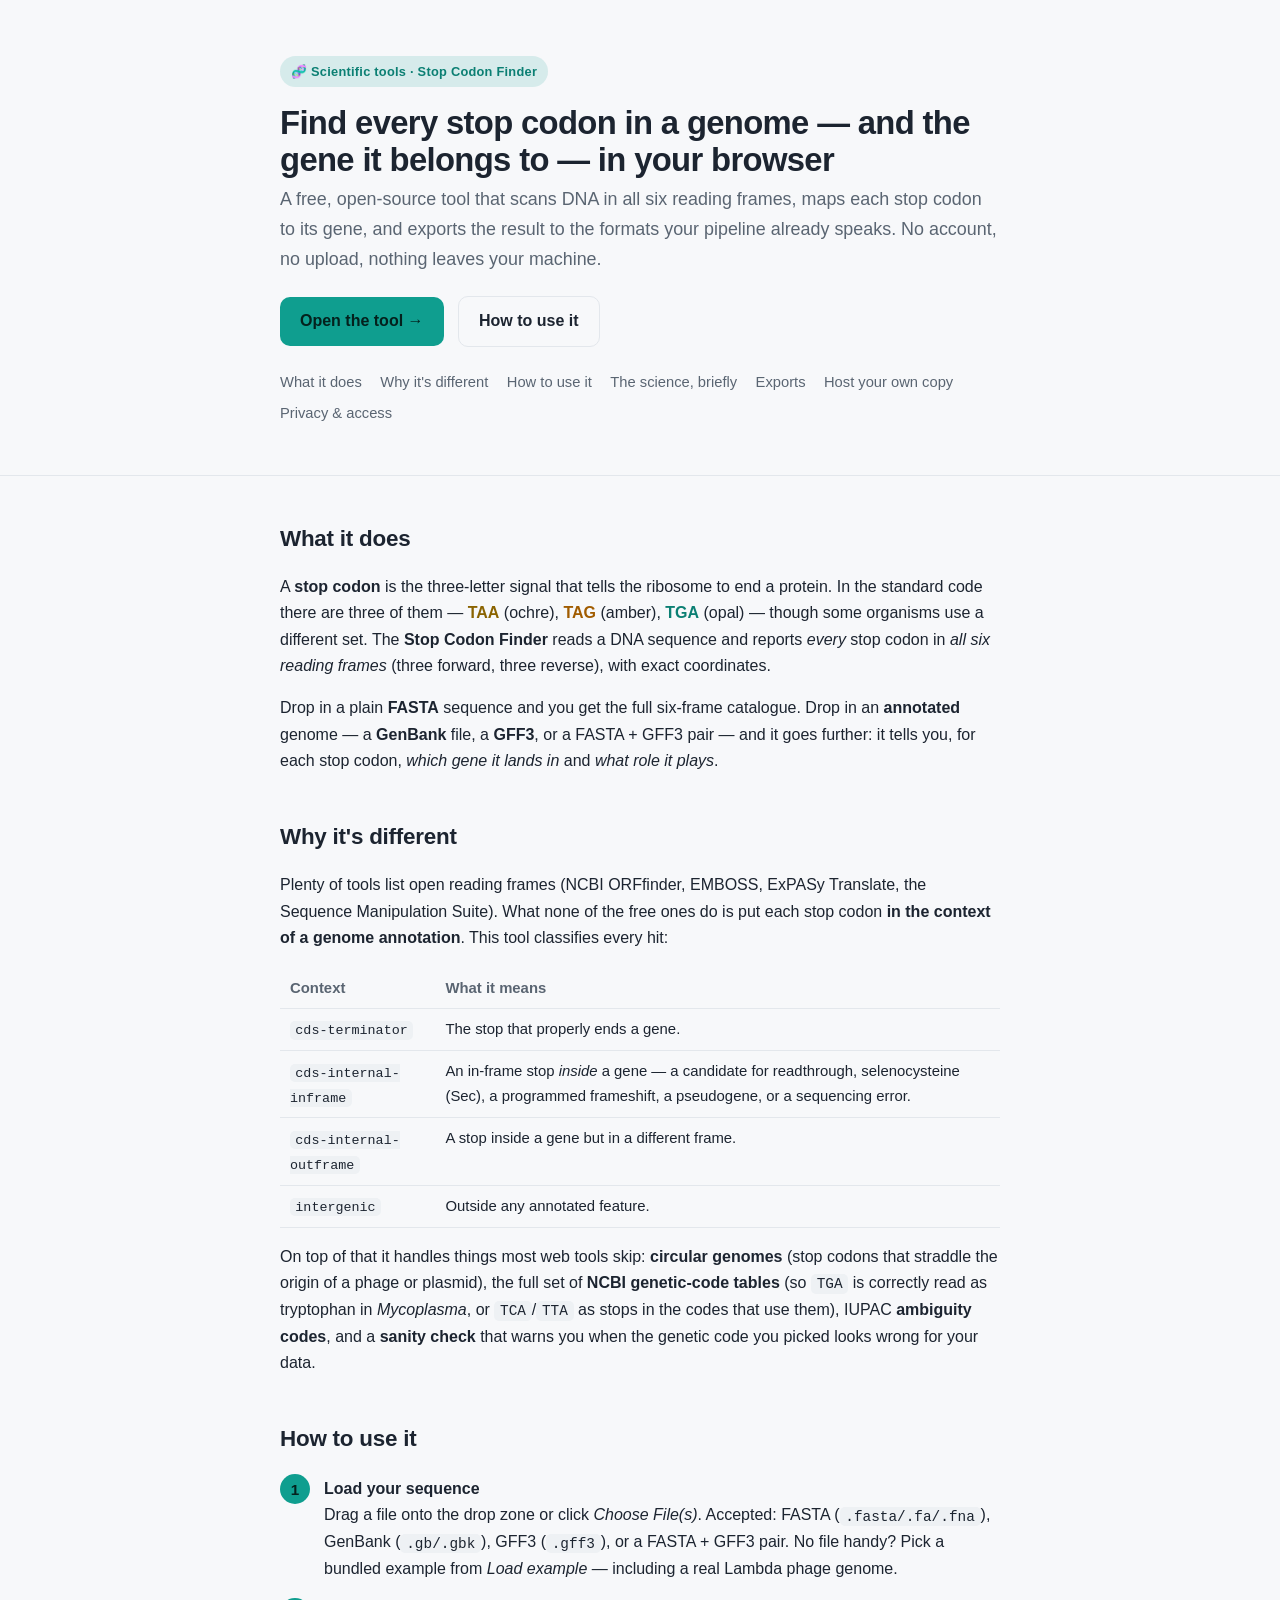
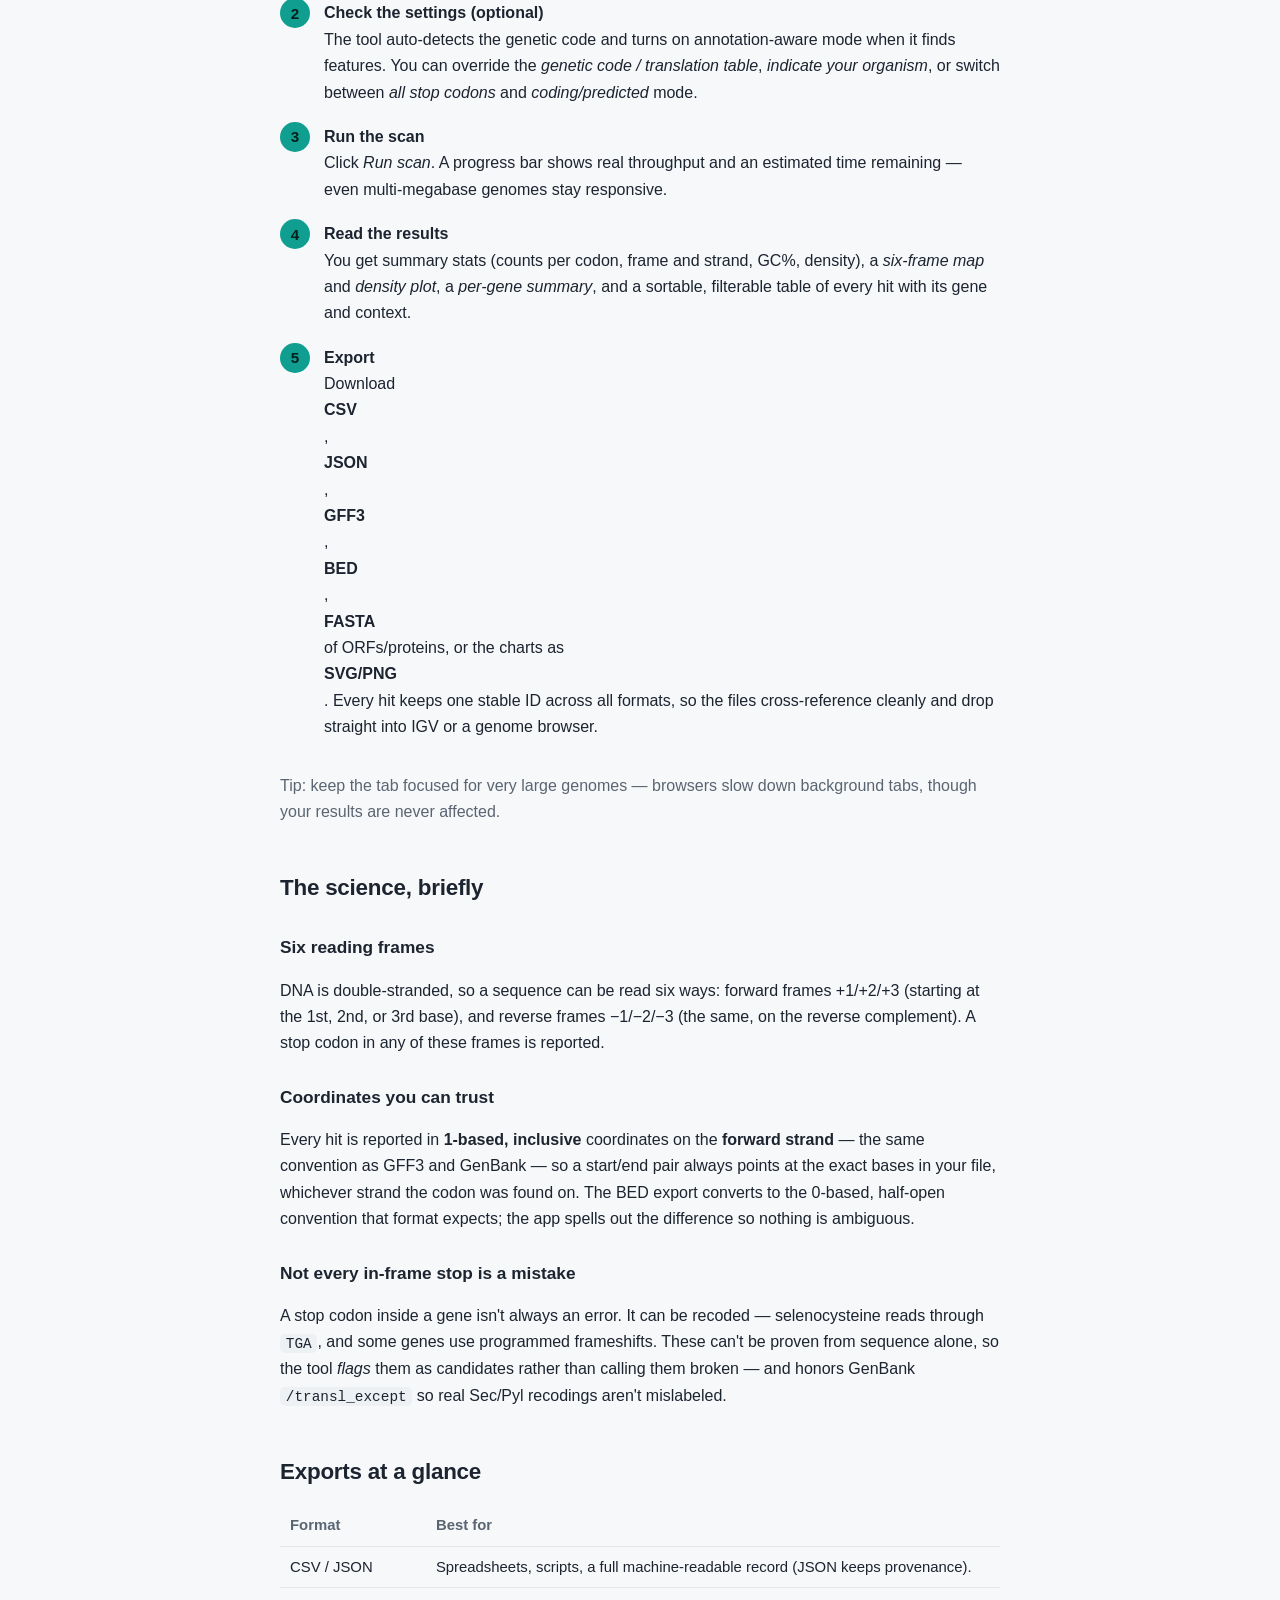
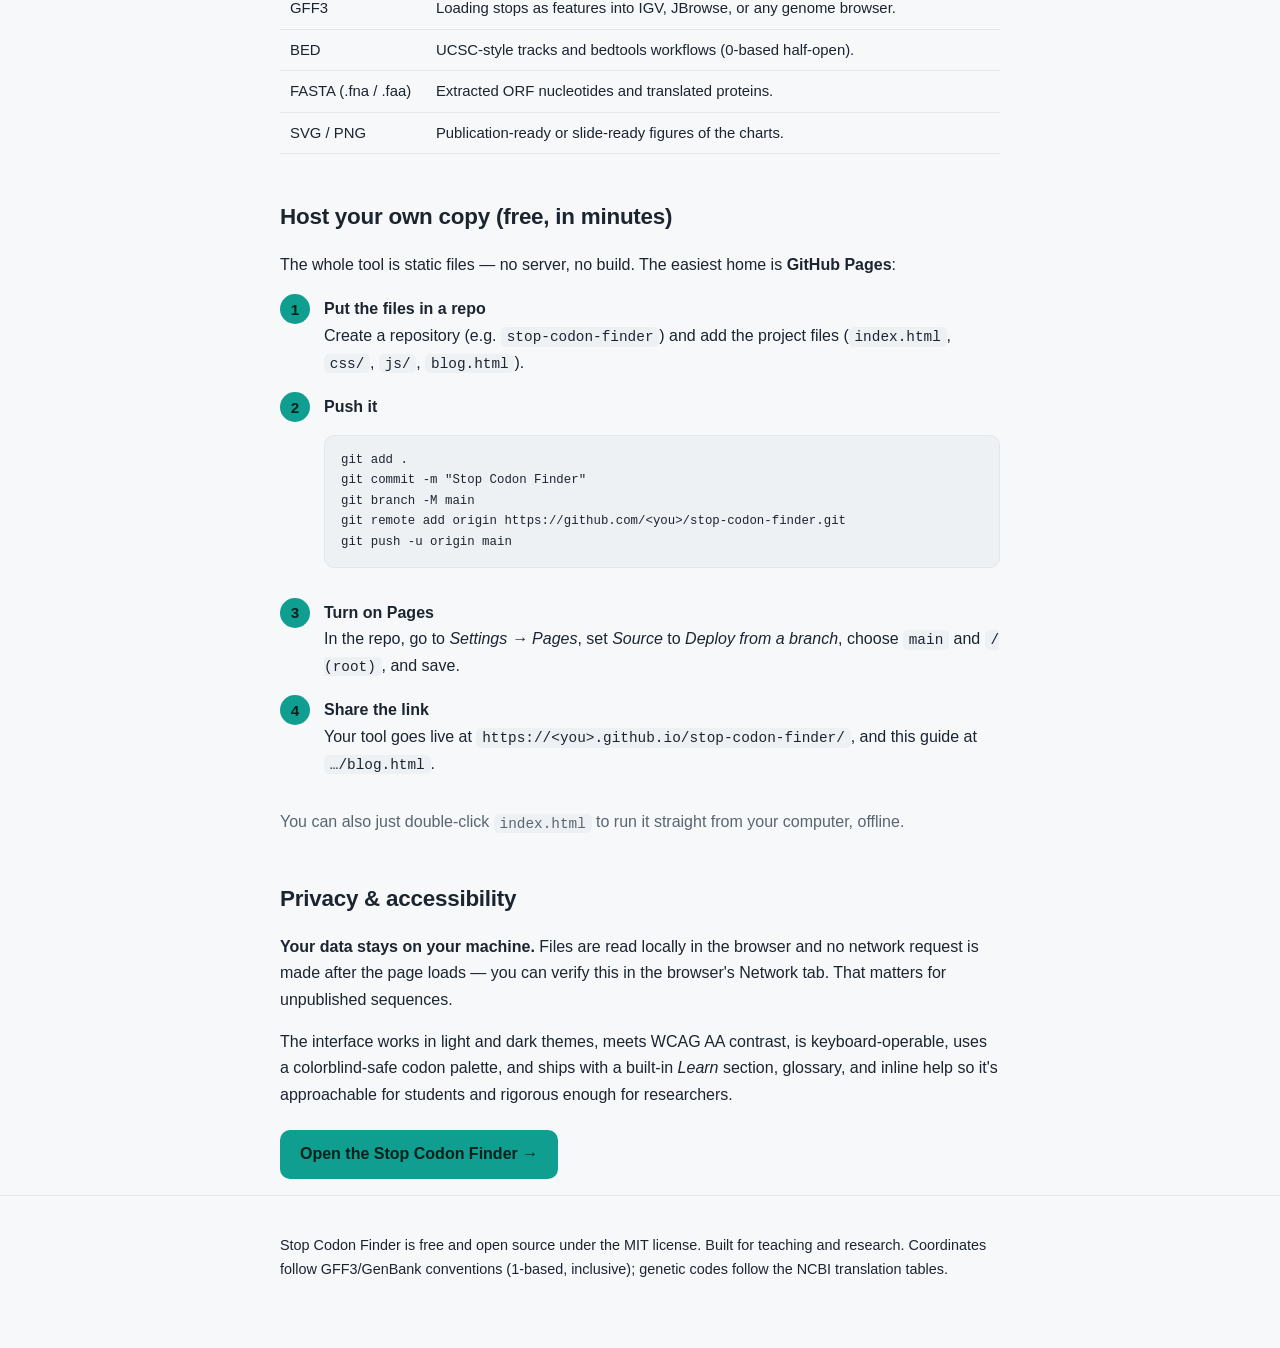
==== blog.html @ a2281375 "Stop Codon Finder: six-frame stop-codon scanning with gene annotation A 100% client-side (no backend" ====
<!DOCTYPE html>
<html lang="en">
<head>
<meta charset="utf-8">
<meta name="viewport" content="width=device-width, initial-scale=1">
<title>Stop Codon Finder — a browser tool for finding & annotating stop codons</title>
<meta name="description" content="How to find every stop codon in a genome, map it to its gene, and export it — free, in your browser, with nothing uploaded. A guide to the Stop Codon Finder.">
<style>
  :root{
    --bg:#f7f8fa; --card:#ffffff; --ink:#1c2430; --muted:#5a6572; --line:#e3e7ec;
    --accent:#0f9e8f; --accent-ink:#0b7f73; --link:#0b7f73; --code-bg:#eef1f4;
    --taa:#8a6300; --tag:#a15c00; --tga:#0b7f73;
    --maxw:760px;
  }
  @media (prefers-color-scheme: dark){
    :root{ --bg:#0e1319; --card:#151c25; --ink:#e6edf3; --muted:#9aa7b4; --line:#26303b;
      --accent:#2dd4bf; --accent-ink:#2dd4bf; --link:#5eead4; --code-bg:#0b1016;
      --taa:#d9a441; --tag:#e8975a; --tga:#2dd4bf; }
  }
  *{box-sizing:border-box}
  html{-webkit-text-size-adjust:100%}
  body{margin:0;background:var(--bg);color:var(--ink);
    font:16px/1.65 -apple-system,BlinkMacSystemFont,"Segoe UI",Roboto,Helvetica,Arial,sans-serif;}
  a{color:var(--link);text-underline-offset:2px}
  .wrap{max-width:var(--maxw);margin:0 auto;padding:0 20px}
  header.hero{padding:56px 0 28px;border-bottom:1px solid var(--line);margin-bottom:8px}
  .badge{display:inline-flex;align-items:center;gap:8px;font-size:.8rem;font-weight:600;
    color:var(--accent-ink);background:color-mix(in srgb,var(--accent) 14%,transparent);
    padding:5px 11px;border-radius:999px;letter-spacing:.02em}
  h1{font-size:2.05rem;line-height:1.15;margin:.5em 0 .2em;letter-spacing:-.02em}
  .sub{color:var(--muted);font-size:1.12rem;margin:0 0 22px}
  .cta{display:inline-block;background:var(--accent);color:#04211d;font-weight:700;
    text-decoration:none;padding:11px 20px;border-radius:10px;margin-right:10px}
  @media (prefers-color-scheme: dark){.cta{color:#04211d}}
  .cta.ghost{background:transparent;color:var(--ink);border:1px solid var(--line);font-weight:600}
  main{padding:14px 0 60px}
  h2{font-size:1.4rem;margin:2em 0 .5em;letter-spacing:-.01em}
  h3{font-size:1.08rem;margin:1.5em 0 .35em}
  p,li{color:var(--ink)}
  .muted{color:var(--muted)}
  code,kbd{background:var(--code-bg);border-radius:5px;padding:.12em .4em;font-size:.9em;
    font-family:ui-monospace,SFMono-Regular,Menlo,Consolas,monospace}
  pre{background:var(--code-bg);border:1px solid var(--line);border-radius:10px;
    padding:14px 16px;overflow-x:auto;font-size:.86rem;line-height:1.5}
  pre code{background:none;padding:0}
  .card{background:var(--card);border:1px solid var(--line);border-radius:12px;padding:18px 20px;margin:18px 0}
  ol.steps{counter-reset:s;list-style:none;padding:0;margin:16px 0}
  ol.steps>li{counter-increment:s;position:relative;padding:2px 0 16px 44px;margin:0}
  ol.steps>li::before{content:counter(s);position:absolute;left:0;top:0;width:30px;height:30px;
    display:grid;place-items:center;border-radius:50%;background:var(--accent);color:#04211d;
    font-weight:700;font-size:.95rem}
  ol.steps>li strong{display:block}
  .codons b.taa{color:var(--taa)} .codons b.tag{color:var(--tag)} .codons b.tga{color:var(--tga)}
  table{border-collapse:collapse;width:100%;margin:14px 0;font-size:.93rem}
  th,td{text-align:left;padding:8px 10px;border-bottom:1px solid var(--line);vertical-align:top}
  th{color:var(--muted);font-weight:600}
  footer{border-top:1px solid var(--line);padding:24px 0 60px;color:var(--muted);font-size:.9rem}
  .toc a{display:inline-block;margin:0 14px 6px 0;color:var(--muted);text-decoration:none;font-size:.92rem}
  .toc a:hover{color:var(--link)}
  hr{border:none;border-top:1px solid var(--line);margin:34px 0}
</style>
</head>
<body>
<header class="hero">
  <div class="wrap">
    <span class="badge">🧬 Scientific tools · Stop Codon Finder</span>
    <h1>Find every stop codon in a genome — and the gene it belongs to — in your browser</h1>
    <p class="sub">A free, open-source tool that scans DNA in all six reading frames, maps each
      stop codon to its gene, and exports the result to the formats your pipeline already speaks.
      No account, no upload, nothing leaves your machine.</p>
    <a class="cta" href="index.html">Open the tool →</a>
    <a class="cta ghost" href="#use">How to use it</a>
    <p class="toc" style="margin-top:22px">
      <a href="#what">What it does</a>
      <a href="#why">Why it's different</a>
      <a href="#use">How to use it</a>
      <a href="#science">The science, briefly</a>
      <a href="#export">Exports</a>
      <a href="#host">Host your own copy</a>
      <a href="#privacy">Privacy &amp; access</a>
    </p>
  </div>
</header>

<main class="wrap">

  <section id="what">
    <h2>What it does</h2>
    <p>A <strong>stop codon</strong> is the three-letter signal that tells the ribosome to end a
      protein. In the standard code there are three of them —
      <span class="codons"><b class="taa">TAA</b> (ochre), <b class="tag">TAG</b> (amber),
      <b class="tga">TGA</b> (opal)</span> — though some organisms use a different set. The
      <strong>Stop Codon Finder</strong> reads a DNA sequence and reports <em>every</em> stop codon
      in <em>all six reading frames</em> (three forward, three reverse), with exact coordinates.</p>
    <p>Drop in a plain <strong>FASTA</strong> sequence and you get the full six-frame catalogue.
      Drop in an <strong>annotated</strong> genome — a <strong>GenBank</strong> file, a
      <strong>GFF3</strong>, or a FASTA + GFF3 pair — and it goes further: it tells you, for each
      stop codon, <em>which gene it lands in</em> and <em>what role it plays</em>.</p>
  </section>

  <section id="why">
    <h2>Why it's different</h2>
    <p>Plenty of tools list open reading frames (NCBI ORFfinder, EMBOSS, ExPASy Translate, the
      Sequence Manipulation Suite). What none of the free ones do is put each stop codon
      <strong>in the context of a genome annotation</strong>. This tool classifies every hit:</p>
    <table>
      <tr><th>Context</th><th>What it means</th></tr>
      <tr><td><code>cds-terminator</code></td><td>The stop that properly ends a gene.</td></tr>
      <tr><td><code>cds-internal-inframe</code></td><td>An in-frame stop <em>inside</em> a gene — a candidate for readthrough, selenocysteine (Sec), a programmed frameshift, a pseudogene, or a sequencing error.</td></tr>
      <tr><td><code>cds-internal-outframe</code></td><td>A stop inside a gene but in a different frame.</td></tr>
      <tr><td><code>intergenic</code></td><td>Outside any annotated feature.</td></tr>
    </table>
    <p>On top of that it handles things most web tools skip: <strong>circular genomes</strong>
      (stop codons that straddle the origin of a phage or plasmid), the full set of
      <strong>NCBI genetic-code tables</strong> (so <code>TGA</code> is correctly read as
      tryptophan in <em>Mycoplasma</em>, or <code>TCA</code>/<code>TTA</code> as stops in the codes
      that use them), IUPAC <strong>ambiguity codes</strong>, and a
      <strong>sanity check</strong> that warns you when the genetic code you picked looks wrong for
      your data.</p>
  </section>

  <section id="use">
    <h2>How to use it</h2>
    <ol class="steps">
      <li><strong>Load your sequence</strong>
        Drag a file onto the drop zone or click <em>Choose File(s)</em>. Accepted: FASTA
        (<code>.fasta/.fa/.fna</code>), GenBank (<code>.gb/.gbk</code>), GFF3
        (<code>.gff3</code>), or a FASTA + GFF3 pair. No file handy? Pick a bundled example from
        <em>Load example</em> — including a real Lambda phage genome.</li>
      <li><strong>Check the settings (optional)</strong>
        The tool auto-detects the genetic code and turns on annotation-aware mode when it finds
        features. You can override the <em>genetic code / translation table</em>, <em>indicate your
        organism</em>, or switch between <em>all stop codons</em> and <em>coding/predicted</em>
        mode.</li>
      <li><strong>Run the scan</strong>
        Click <em>Run scan</em>. A progress bar shows real throughput and an estimated time
        remaining — even multi-megabase genomes stay responsive.</li>
      <li><strong>Read the results</strong>
        You get summary stats (counts per codon, frame and strand, GC%, density), a
        <em>six-frame map</em> and <em>density plot</em>, a <em>per-gene summary</em>, and a
        sortable, filterable table of every hit with its gene and context.</li>
      <li><strong>Export</strong>
        Download <strong>CSV</strong>, <strong>JSON</strong>, <strong>GFF3</strong>,
        <strong>BED</strong>, <strong>FASTA</strong> of ORFs/proteins, or the charts as
        <strong>SVG/PNG</strong>. Every hit keeps one stable ID across all formats, so the files
        cross-reference cleanly and drop straight into IGV or a genome browser.</li>
    </ol>
    <p class="muted">Tip: keep the tab focused for very large genomes — browsers slow down
      background tabs, though your results are never affected.</p>
  </section>

  <section id="science">
    <h2>The science, briefly</h2>
    <h3>Six reading frames</h3>
    <p>DNA is double-stranded, so a sequence can be read six ways: forward frames +1/+2/+3 (starting
      at the 1st, 2nd, or 3rd base), and reverse frames −1/−2/−3 (the same, on the reverse
      complement). A stop codon in any of these frames is reported.</p>
    <h3>Coordinates you can trust</h3>
    <p>Every hit is reported in <strong>1-based, inclusive</strong> coordinates on the
      <strong>forward strand</strong> — the same convention as GFF3 and GenBank — so a start/end pair
      always points at the exact bases in your file, whichever strand the codon was found on. The
      BED export converts to the 0-based, half-open convention that format expects; the app spells
      out the difference so nothing is ambiguous.</p>
    <h3>Not every in-frame stop is a mistake</h3>
    <p>A stop codon inside a gene isn't always an error. It can be recoded — selenocysteine reads
      through <code>TGA</code>, and some genes use programmed frameshifts. These can't be proven
      from sequence alone, so the tool <em>flags</em> them as candidates rather than calling them
      broken — and honors GenBank <code>/transl_except</code> so real Sec/Pyl recodings aren't
      mislabeled.</p>
  </section>

  <section id="export">
    <h2>Exports at a glance</h2>
    <table>
      <tr><th>Format</th><th>Best for</th></tr>
      <tr><td>CSV / JSON</td><td>Spreadsheets, scripts, a full machine-readable record (JSON keeps provenance).</td></tr>
      <tr><td>GFF3</td><td>Loading stops as features into IGV, JBrowse, or any genome browser.</td></tr>
      <tr><td>BED</td><td>UCSC-style tracks and bedtools workflows (0-based half-open).</td></tr>
      <tr><td>FASTA (.fna / .faa)</td><td>Extracted ORF nucleotides and translated proteins.</td></tr>
      <tr><td>SVG / PNG</td><td>Publication-ready or slide-ready figures of the charts.</td></tr>
    </table>
  </section>

  <section id="host">
    <h2>Host your own copy (free, in minutes)</h2>
    <p>The whole tool is static files — no server, no build. The easiest home is
      <strong>GitHub Pages</strong>:</p>
    <ol class="steps">
      <li><strong>Put the files in a repo</strong>
        Create a repository (e.g. <code>stop-codon-finder</code>) and add the project files
        (<code>index.html</code>, <code>css/</code>, <code>js/</code>, <code>blog.html</code>).</li>
      <li><strong>Push it</strong>
        <pre><code>git add .
git commit -m "Stop Codon Finder"
git branch -M main
git remote add origin https://github.com/&lt;you&gt;/stop-codon-finder.git
git push -u origin main</code></pre></li>
      <li><strong>Turn on Pages</strong>
        In the repo, go to <em>Settings → Pages</em>, set <em>Source</em> to <em>Deploy from a
        branch</em>, choose <code>main</code> and <code>/ (root)</code>, and save.</li>
      <li><strong>Share the link</strong>
        Your tool goes live at <code>https://&lt;you&gt;.github.io/stop-codon-finder/</code>, and
        this guide at <code>…/blog.html</code>.</li>
    </ol>
    <p class="muted">You can also just double-click <code>index.html</code> to run it straight from
      your computer, offline.</p>
  </section>

  <section id="privacy">
    <h2>Privacy &amp; accessibility</h2>
    <p><strong>Your data stays on your machine.</strong> Files are read locally in the browser and
      no network request is made after the page loads — you can verify this in the browser's Network
      tab. That matters for unpublished sequences.</p>
    <p>The interface works in light and dark themes, meets WCAG AA contrast, is keyboard-operable,
      uses a colorblind-safe codon palette, and ships with a built-in <em>Learn</em> section,
      glossary, and inline help so it's approachable for students and rigorous enough for
      researchers.</p>
    <p style="margin-top:22px"><a class="cta" href="index.html">Open the Stop Codon Finder →</a></p>
  </section>

</main>

<footer>
  <div class="wrap">
    <p>Stop Codon Finder is free and open source under the MIT license. Built for teaching and
      research. Coordinates follow GFF3/GenBank conventions (1-based, inclusive); genetic codes
      follow the NCBI translation tables.</p>
  </div>
</footer>
</body>
</html>
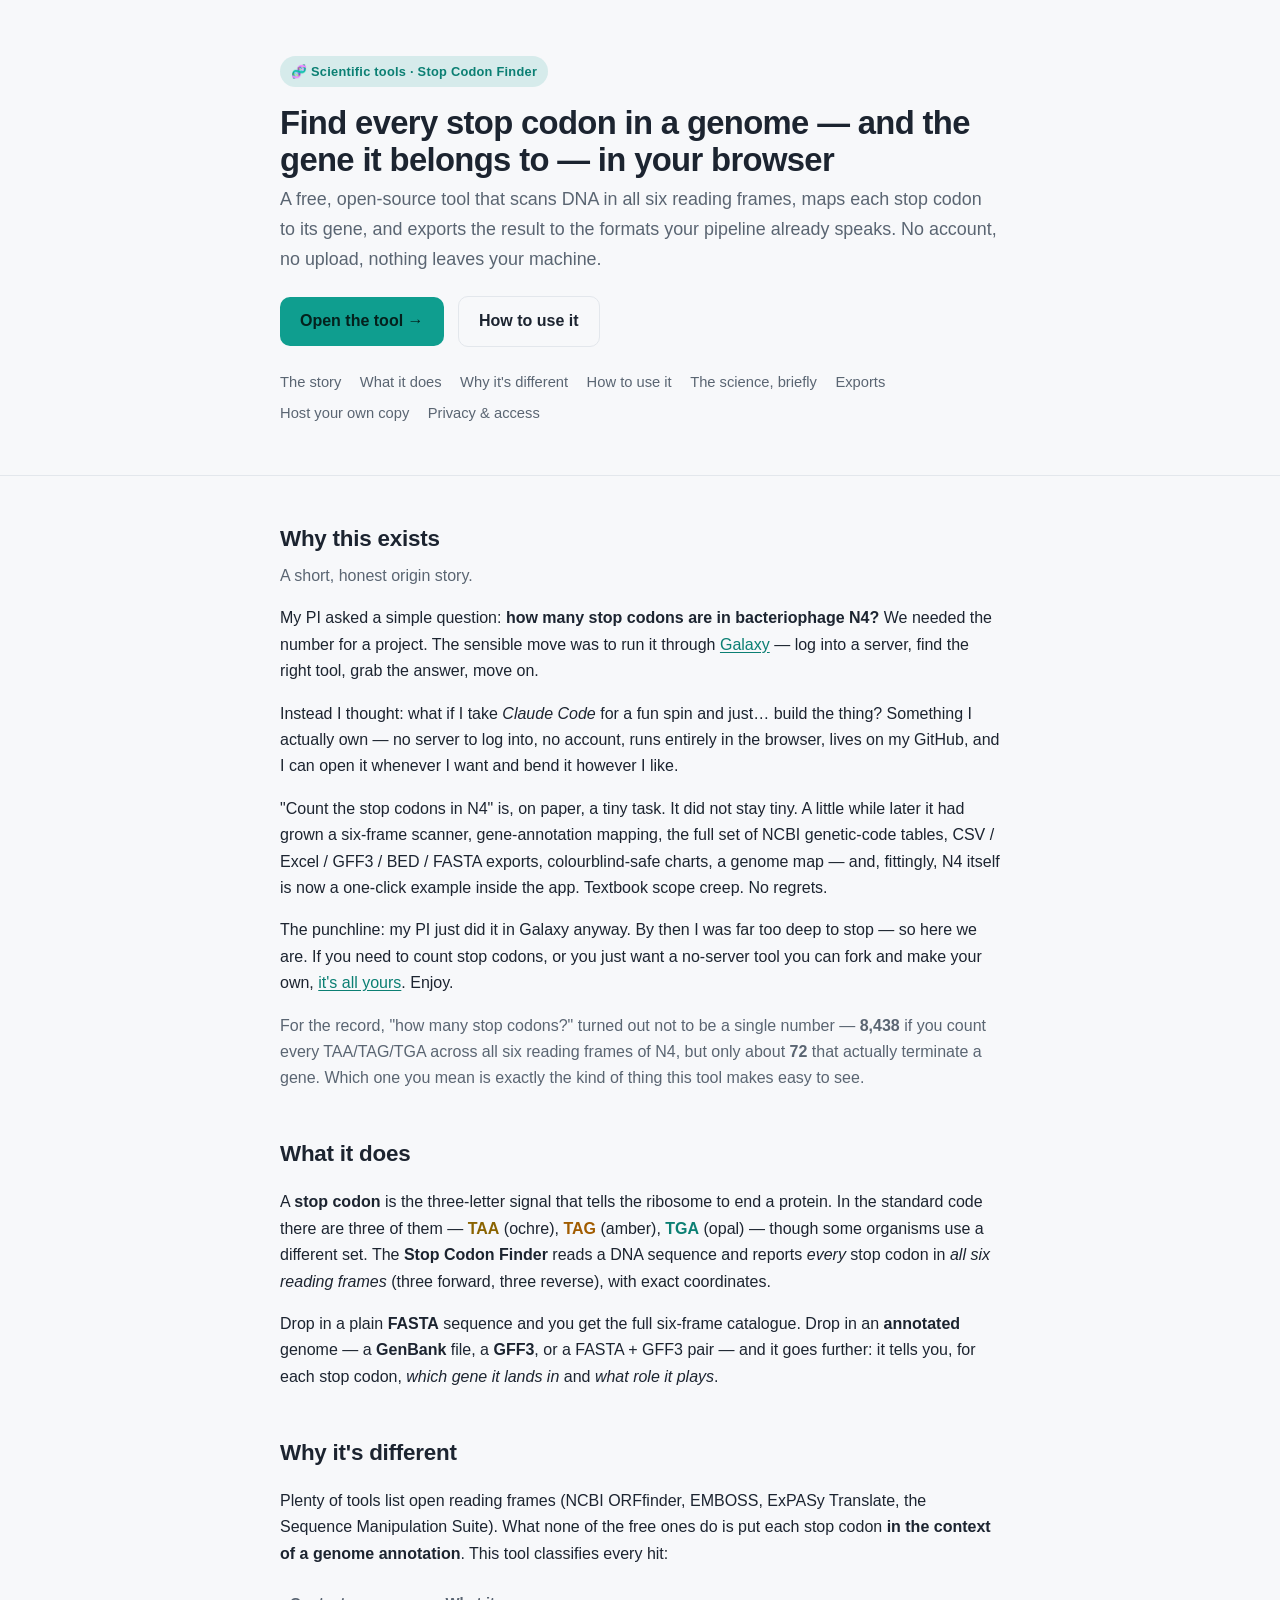
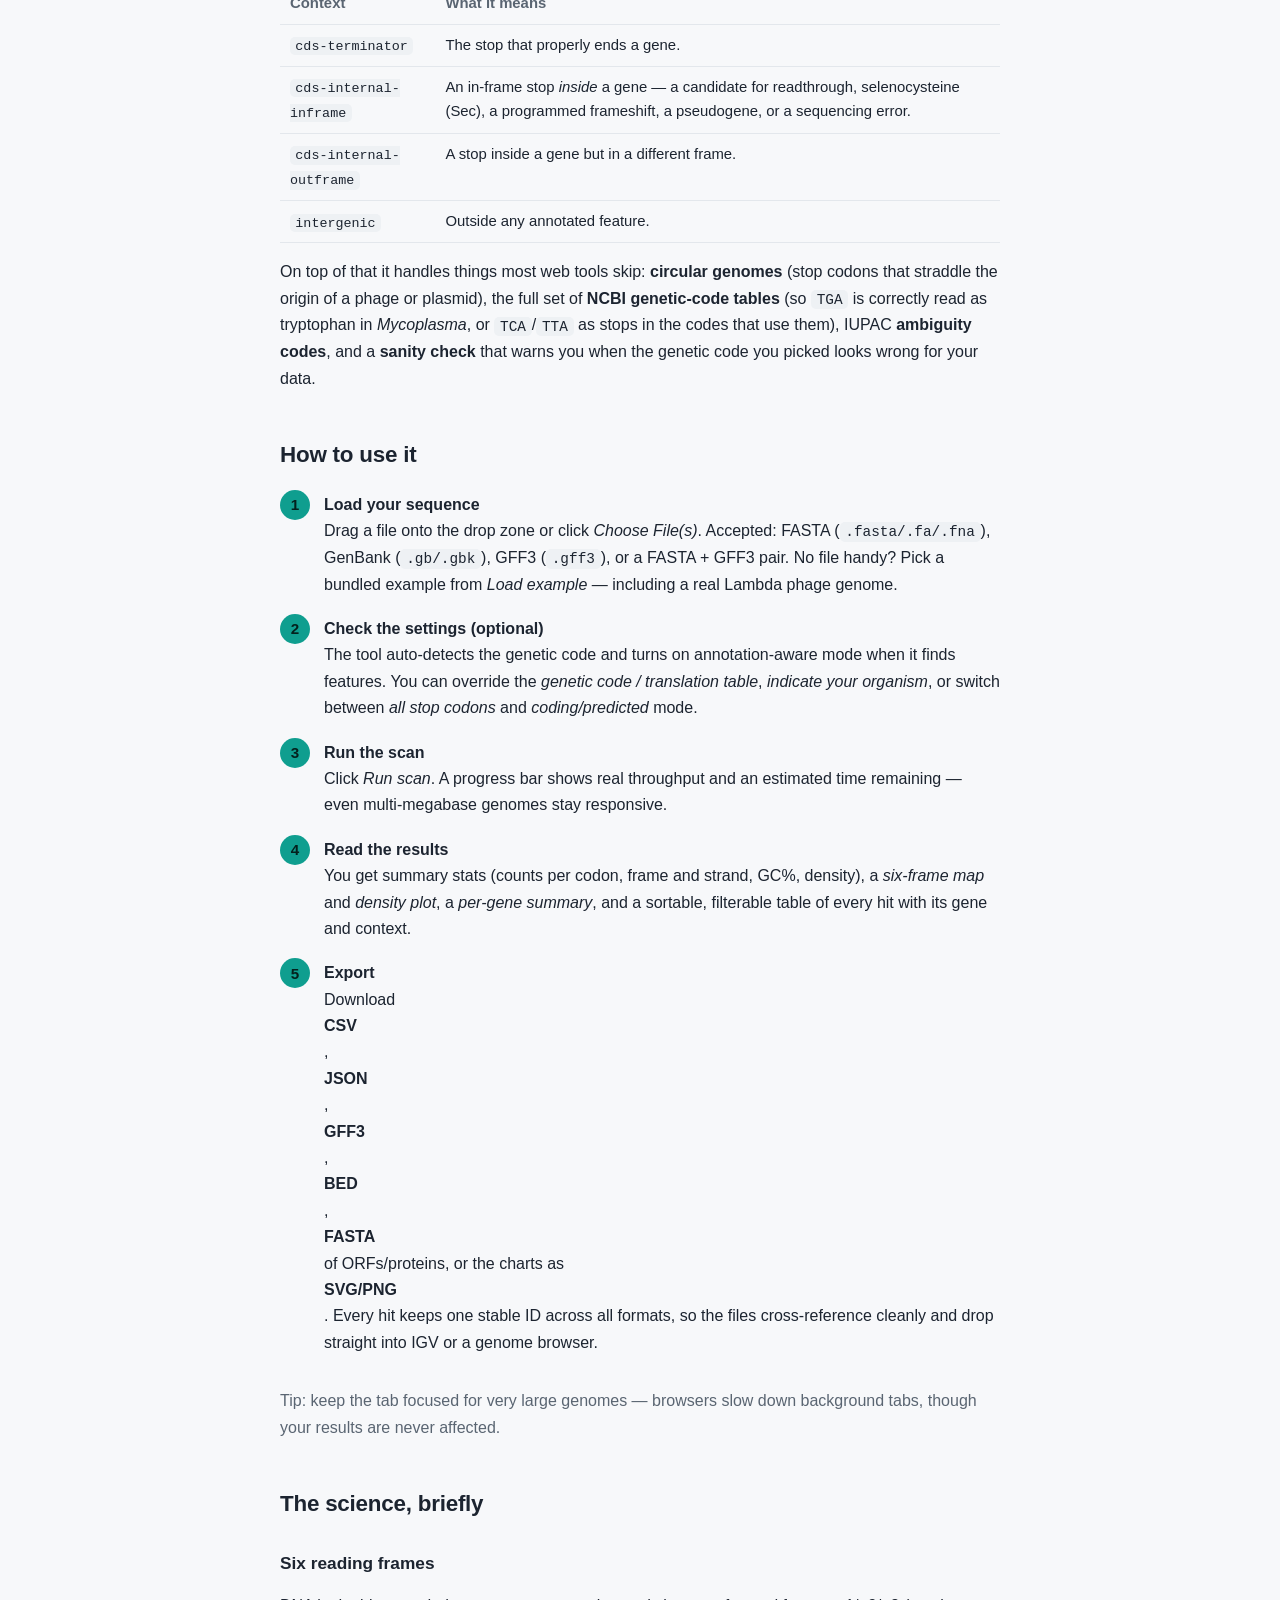
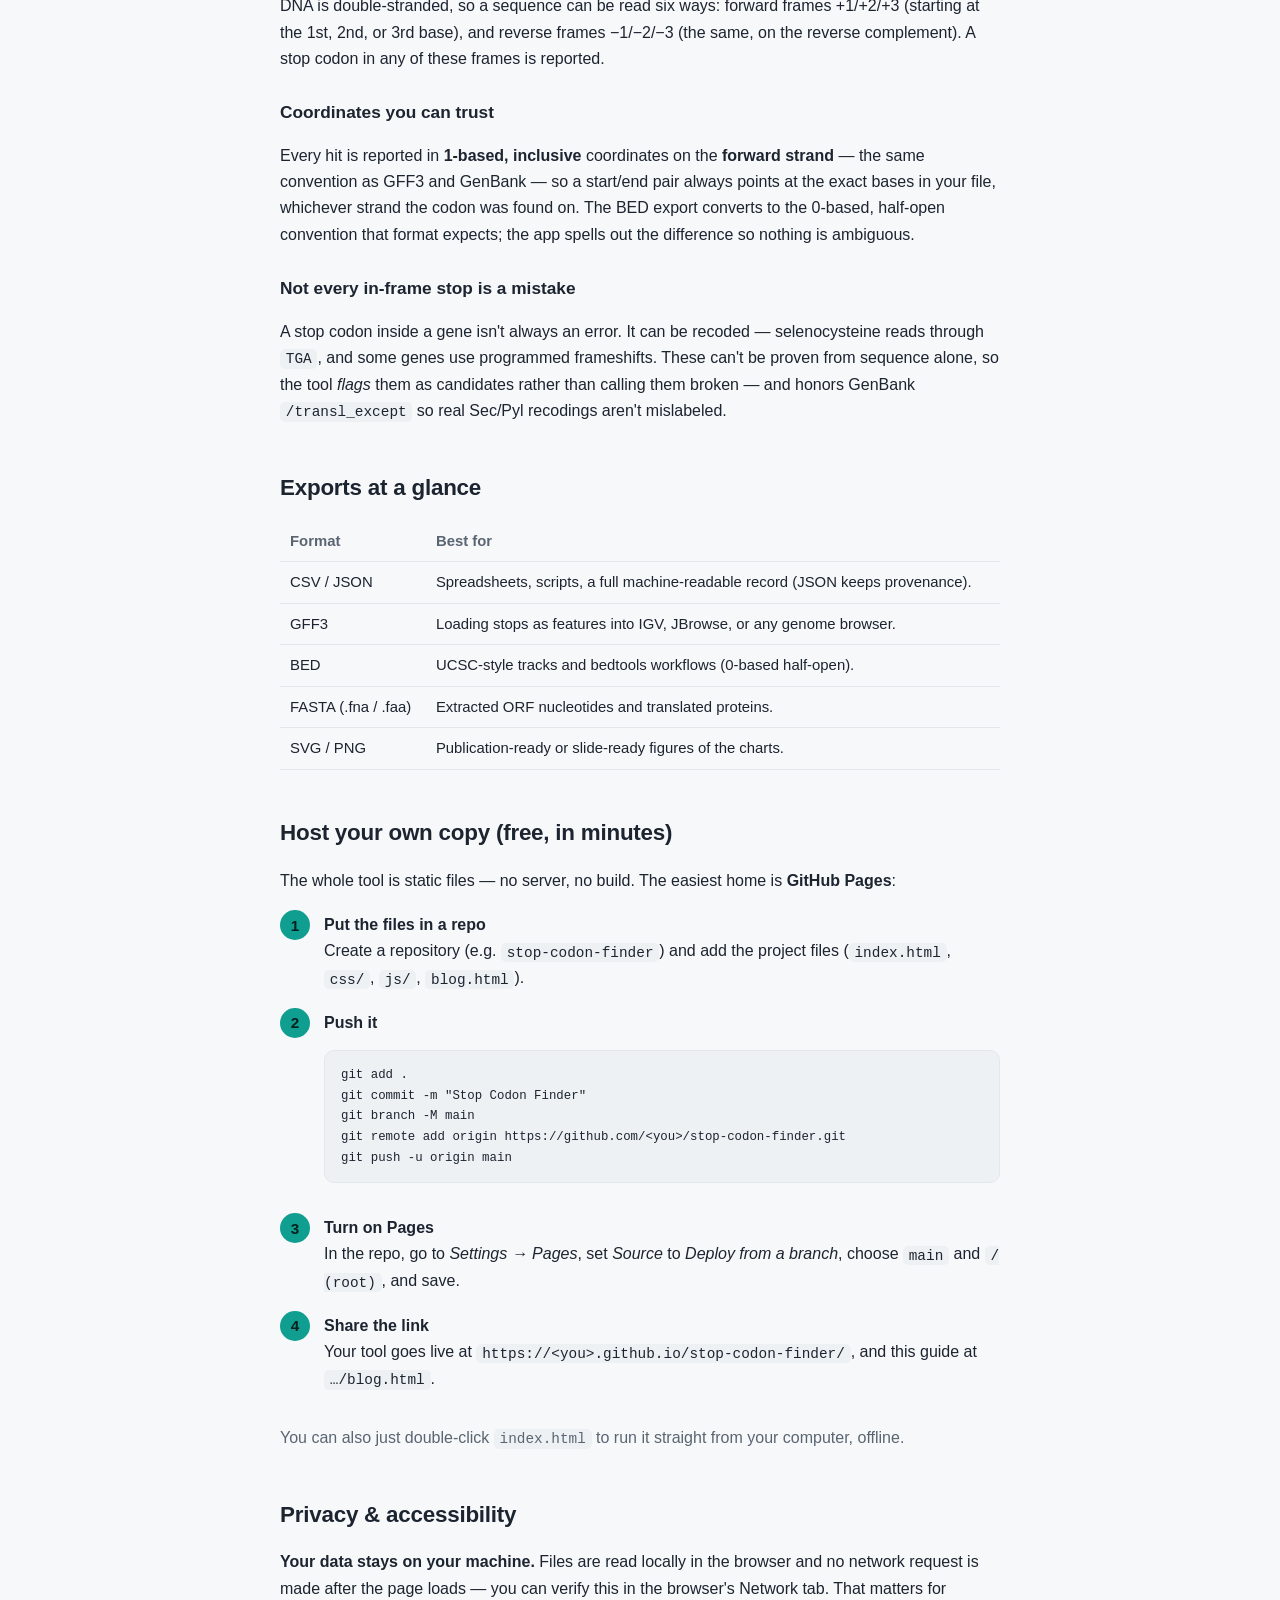
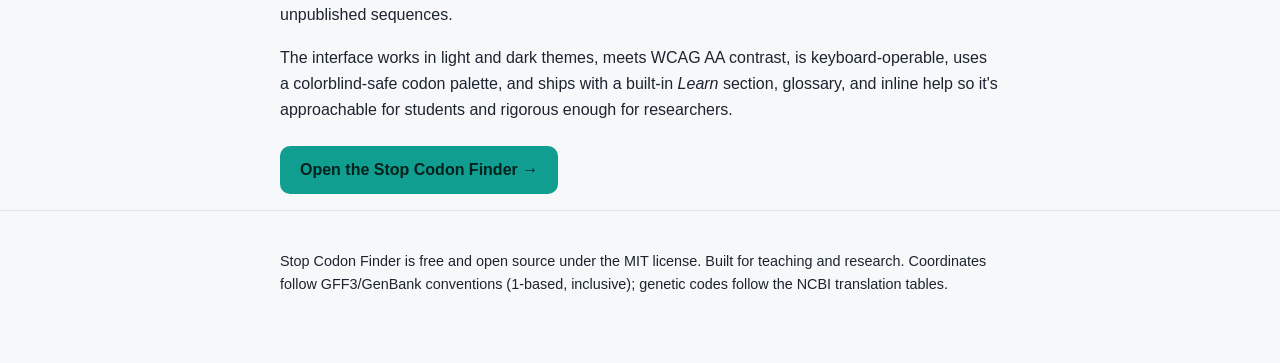
==== commit c1ed2201: "Add the origin story to the blog + a weekly-blog draft Add a personal "Why this exists" section to b" ====
--- a/blog.html
+++ b/blog.html
@@ -71,6 +71,7 @@
     <a class="cta" href="index.html">Open the tool →</a>
     <a class="cta ghost" href="#use">How to use it</a>
     <p class="toc" style="margin-top:22px">
+      <a href="#story">The story</a>
       <a href="#what">What it does</a>
       <a href="#why">Why it's different</a>
       <a href="#use">How to use it</a>
@@ -83,6 +84,29 @@
 </header>
 
 <main class="wrap">
+
+  <section id="story">
+    <h2>Why this exists</h2>
+    <p class="muted" style="margin-top:-6px">A short, honest origin story.</p>
+    <p>My PI asked a simple question: <strong>how many stop codons are in bacteriophage N4?</strong>
+      We needed the number for a project. The sensible move was to run it through
+      <a href="https://usegalaxy.org" target="_blank" rel="noopener">Galaxy</a> — log into a server,
+      find the right tool, grab the answer, move on.</p>
+    <p>Instead I thought: what if I take <em>Claude Code</em> for a fun spin and just… build the thing?
+      Something I actually own — no server to log into, no account, runs entirely in the browser, lives
+      on my GitHub, and I can open it whenever I want and bend it however I like.</p>
+    <p>"Count the stop codons in N4" is, on paper, a tiny task. It did not stay tiny. A little while later
+      it had grown a six-frame scanner, gene-annotation mapping, the full set of NCBI genetic-code tables,
+      CSV / Excel / GFF3 / BED / FASTA exports, colourblind-safe charts, a genome map — and, fittingly,
+      N4 itself is now a one-click example inside the app. Textbook scope creep. No regrets.</p>
+    <p>The punchline: my PI just did it in Galaxy anyway. By then I was far too deep to stop — so here we
+      are. If you need to count stop codons, or you just want a no-server tool you can fork and make your
+      own, <a href="index.html">it's all yours</a>. Enjoy.</p>
+    <p class="muted">For the record, "how many stop codons?" turned out not to be a single number —
+      <strong>8,438</strong> if you count every TAA/TAG/TGA across all six reading frames of N4, but only
+      about <strong>72</strong> that actually terminate a gene. Which one you mean is exactly the kind of
+      thing this tool makes easy to see.</p>
+  </section>
 
   <section id="what">
     <h2>What it does</h2>
